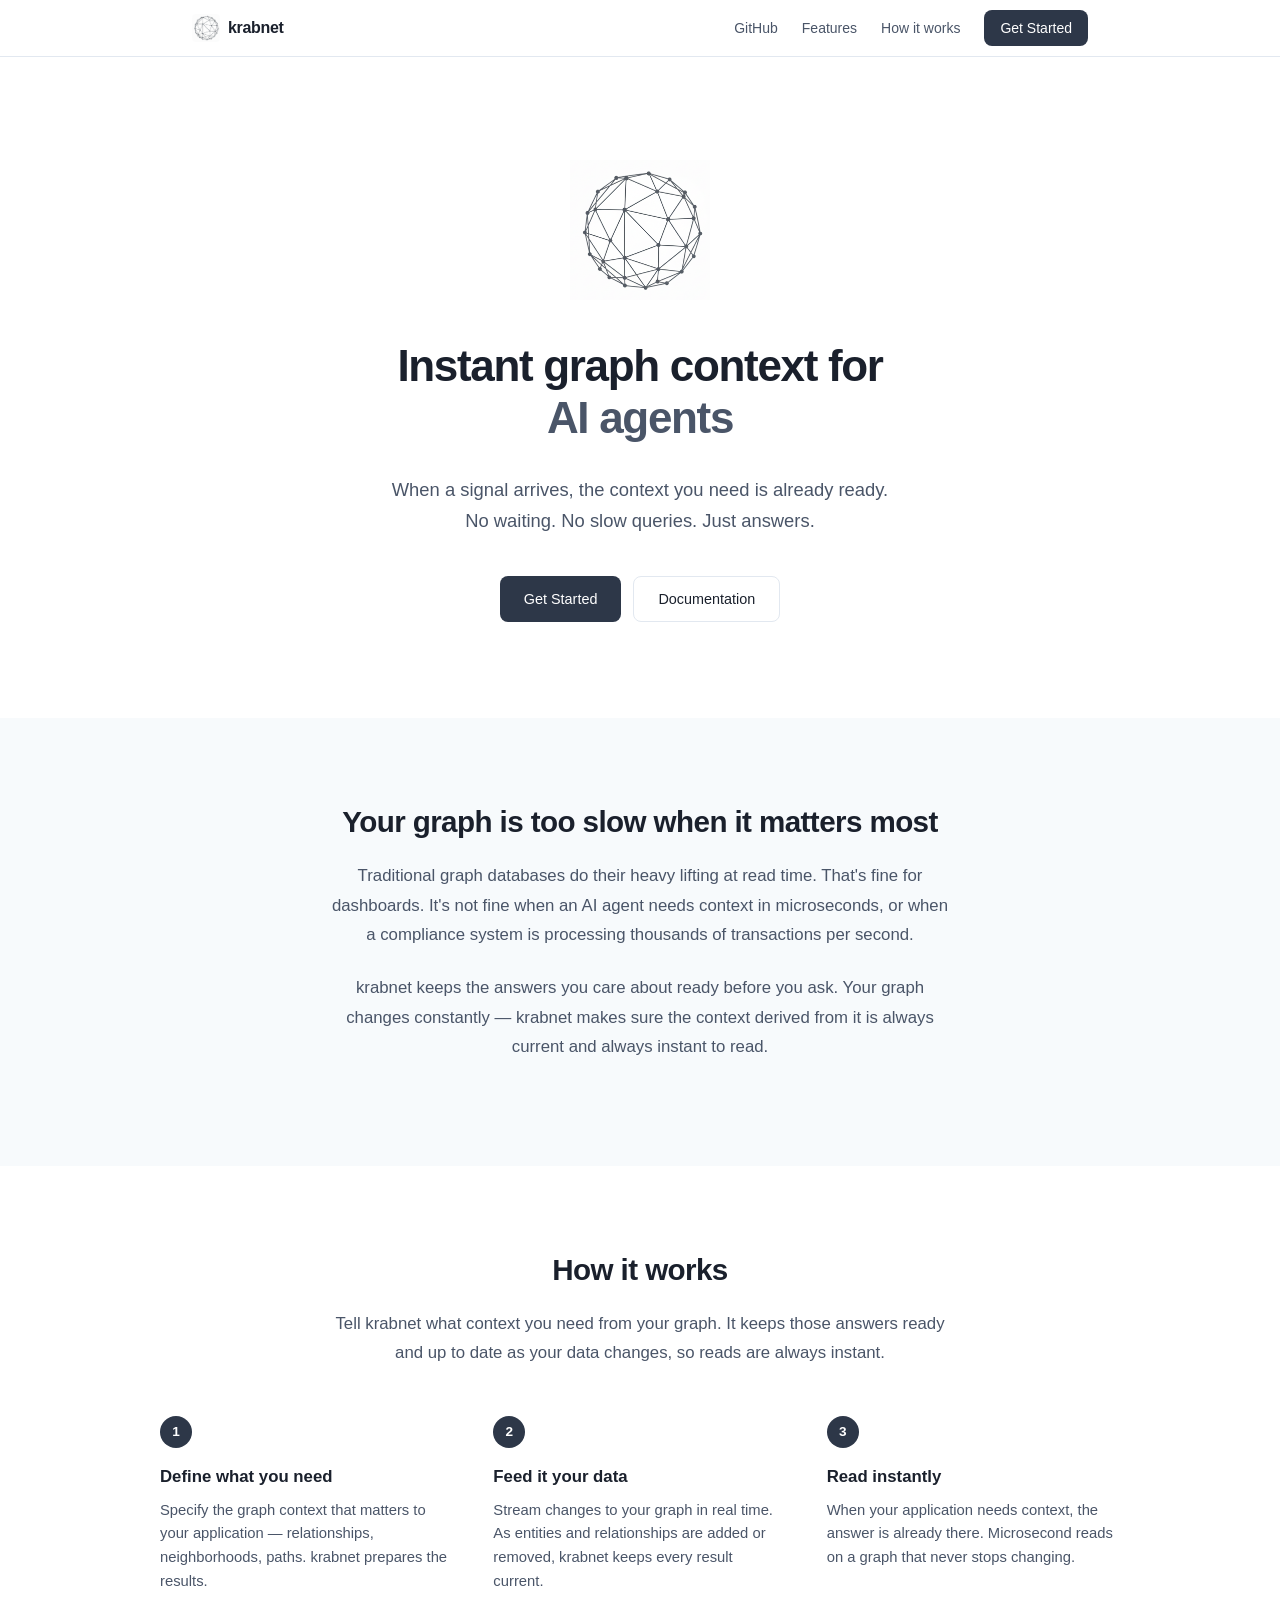
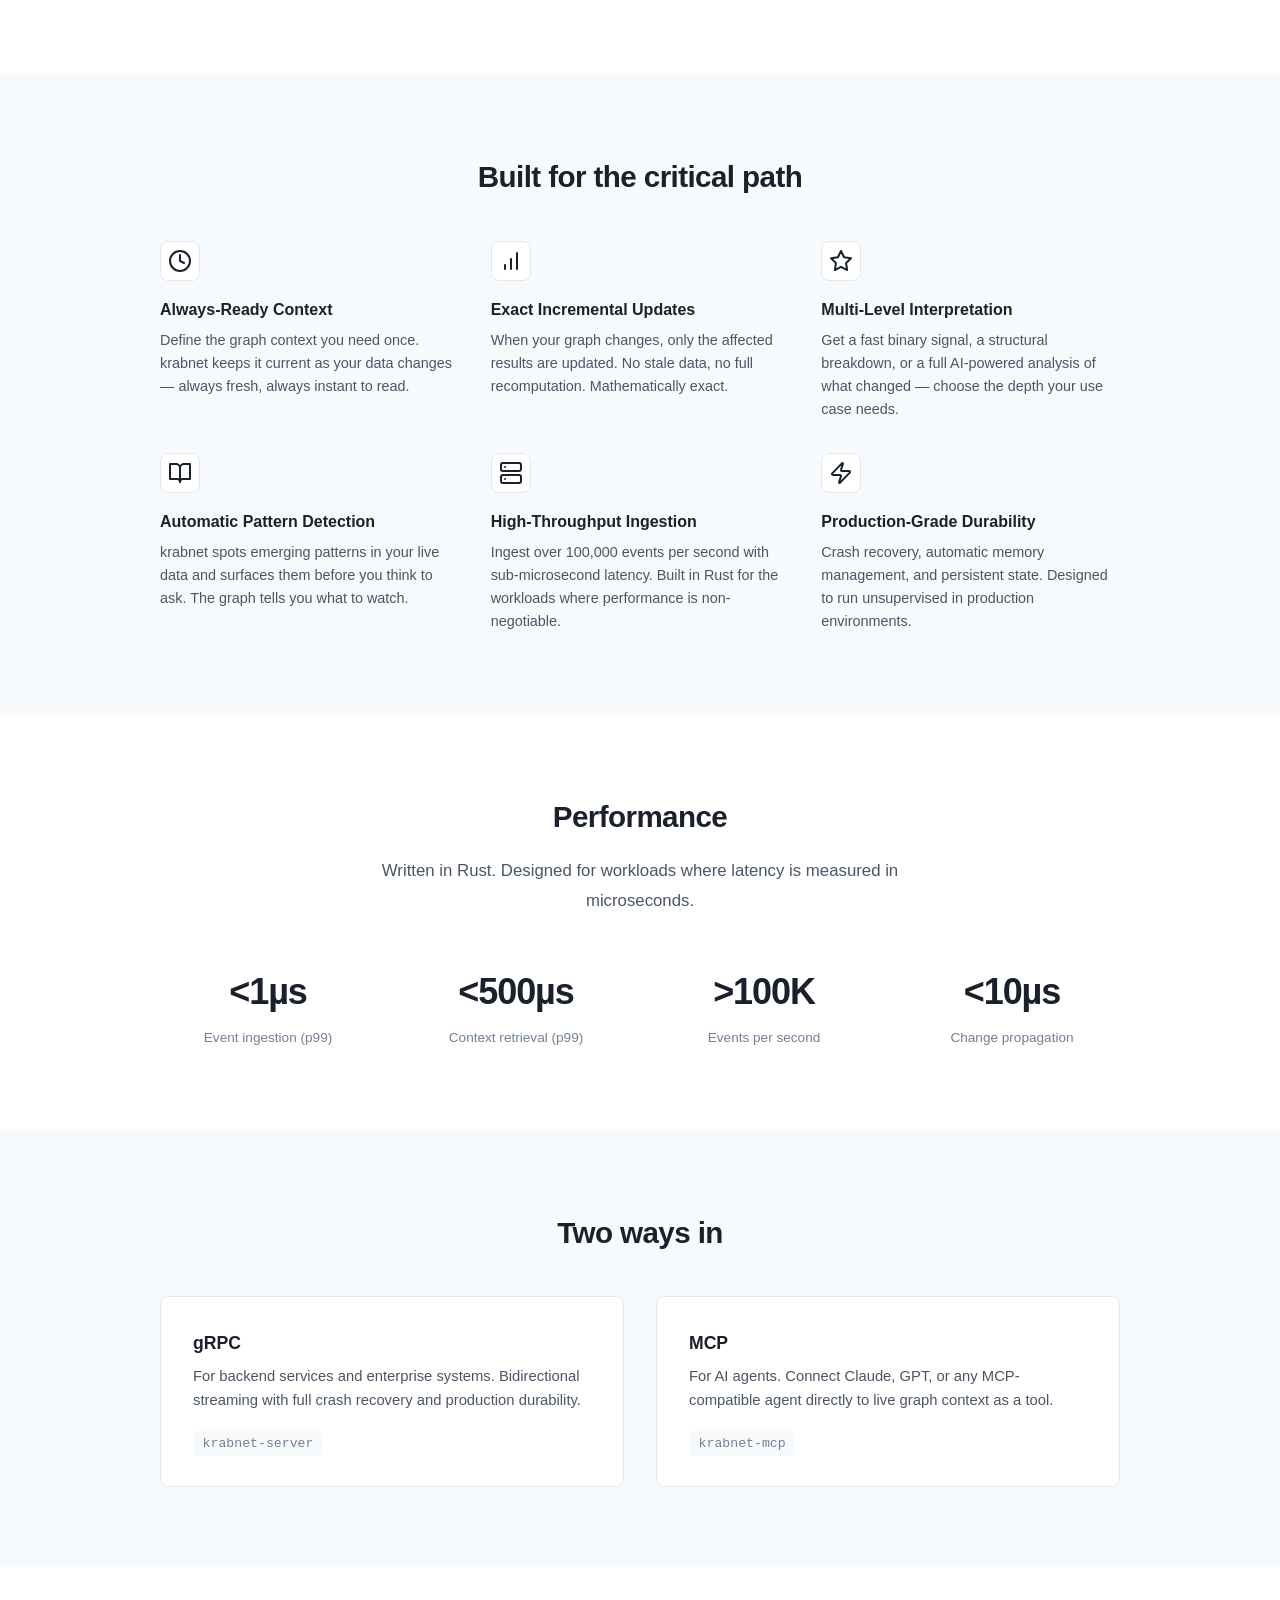
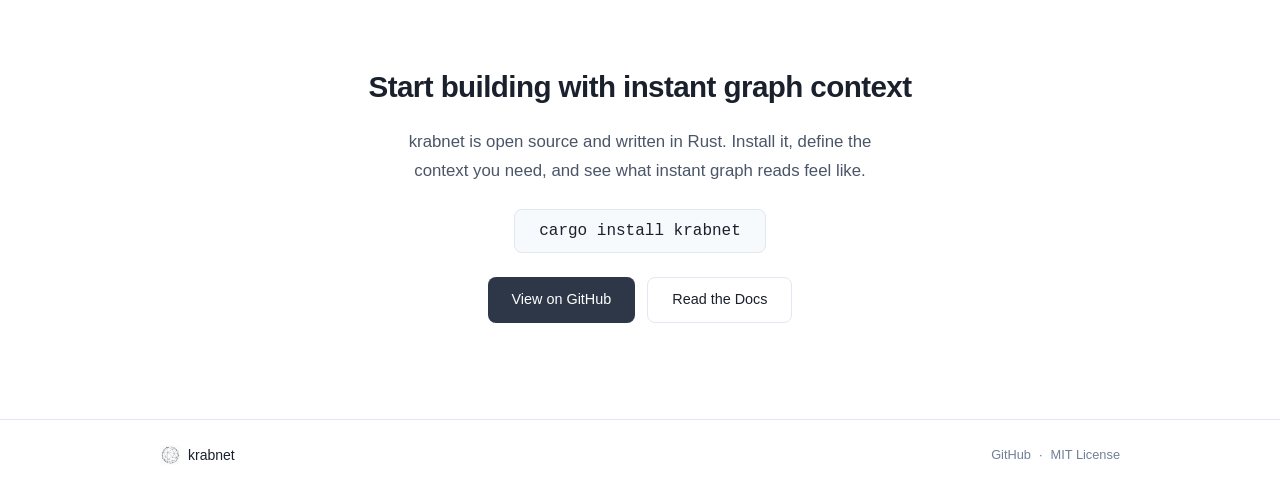
==== frontend/index.html @ ac700b54 "feat: add landing page for krabnet.com Static landing page with hero, features, performance metrics," ====
<!DOCTYPE html>
<html lang="en">
<head>
  <meta charset="UTF-8">
  <meta name="viewport" content="width=device-width, initial-scale=1.0">
  <title>krabnet — Instant graph context for real-time decisions</title>
  <meta name="description" content="A real-time graph context engine. When a signal arrives, the context you need is already ready.">
  <link rel="stylesheet" href="styles.css">
  <link rel="icon" type="image/png" href="krabnet_logo.png">
</head>
<body>

  <!-- Nav -->
  <nav class="nav">
    <div class="nav-inner">
      <a href="/" class="nav-logo">
        <img src="krabnet_logo.png" alt="krabnet" width="28" height="28">
        <span>krabnet</span>
      </a>
      <div class="nav-links">
        <a href="https://github.com/krabnet/krabnet" target="_blank">GitHub</a>
        <a href="#features">Features</a>
        <a href="#how-it-works">How it works</a>
        <a href="#get-started" class="nav-cta">Get Started</a>
      </div>
    </div>
  </nav>

  <!-- Hero -->
  <section class="hero">
    <div class="hero-inner">
      <img src="krabnet_logo.png" alt="krabnet logo" class="hero-logo" width="140" height="140">
      <h1>
        Instant graph context for
        <span class="rotating-text">
          <span class="rotate-word active">AI agents</span>
          <span class="rotate-word">fraud detection</span>
          <span class="rotate-word">compliance systems</span>
          <span class="rotate-word">real-time decisions</span>
        </span>
      </h1>
      <p class="hero-sub">
        When a signal arrives, the context you need is already ready.<br>
        No waiting. No slow queries. Just answers.
      </p>
      <div class="hero-actions">
        <a href="#get-started" class="btn btn-primary">Get Started</a>
        <a href="https://github.com/krabnet/krabnet" class="btn btn-secondary" target="_blank">Documentation</a>
      </div>
    </div>
  </section>

  <!-- Problem -->
  <section class="section section-alt" id="problem">
    <div class="container">
      <h2>Your graph is too slow when it matters most</h2>
      <p class="section-body">
        Traditional graph databases do their heavy lifting at read time.
        That's fine for dashboards. It's not fine when an AI agent needs context
        in microseconds, or when a compliance system is processing thousands of
        transactions per second.
      </p>
      <p class="section-body">
        krabnet keeps the answers you care about ready before you ask.
        Your graph changes constantly &mdash; krabnet makes sure the context
        derived from it is always current and always instant to read.
      </p>
    </div>
  </section>

  <!-- How it works -->
  <section class="section" id="how-it-works">
    <div class="container">
      <h2>How it works</h2>
      <p class="section-body" style="max-width: 640px; margin: 0 auto 3rem;">
        Tell krabnet what context you need from your graph. It keeps those
        answers ready and up to date as your data changes, so reads are
        always instant.
      </p>
      <div class="steps">
        <div class="step">
          <div class="step-num">1</div>
          <h3>Define what you need</h3>
          <p>Specify the graph context that matters to your application &mdash; relationships, neighborhoods, paths. krabnet prepares the results.</p>
        </div>
        <div class="step">
          <div class="step-num">2</div>
          <h3>Feed it your data</h3>
          <p>Stream changes to your graph in real time. As entities and relationships are added or removed, krabnet keeps every result current.</p>
        </div>
        <div class="step">
          <div class="step-num">3</div>
          <h3>Read instantly</h3>
          <p>When your application needs context, the answer is already there. Microsecond reads on a graph that never stops changing.</p>
        </div>
      </div>
    </div>
  </section>

  <!-- Features -->
  <section class="section section-alt" id="features">
    <div class="container">
      <h2>Built for the critical path</h2>
      <div class="features-grid">
        <div class="feature">
          <div class="feature-icon">
            <svg width="24" height="24" viewBox="0 0 24 24" fill="none" stroke="currentColor" stroke-width="2" stroke-linecap="round" stroke-linejoin="round"><circle cx="12" cy="12" r="10"/><polyline points="12 6 12 12 16 14"/></svg>
          </div>
          <h3>Always-Ready Context</h3>
          <p>Define the graph context you need once. krabnet keeps it current as your data changes &mdash; always fresh, always instant to read.</p>
        </div>
        <div class="feature">
          <div class="feature-icon">
            <svg width="24" height="24" viewBox="0 0 24 24" fill="none" stroke="currentColor" stroke-width="2" stroke-linecap="round" stroke-linejoin="round"><path d="M12 20V10"/><path d="M18 20V4"/><path d="M6 20v-4"/></svg>
          </div>
          <h3>Exact Incremental Updates</h3>
          <p>When your graph changes, only the affected results are updated. No stale data, no full recomputation. Mathematically exact.</p>
        </div>
        <div class="feature">
          <div class="feature-icon">
            <svg width="24" height="24" viewBox="0 0 24 24" fill="none" stroke="currentColor" stroke-width="2" stroke-linecap="round" stroke-linejoin="round"><polygon points="12 2 15.09 8.26 22 9.27 17 14.14 18.18 21.02 12 17.77 5.82 21.02 7 14.14 2 9.27 8.91 8.26 12 2"/></svg>
          </div>
          <h3>Multi-Level Interpretation</h3>
          <p>Get a fast binary signal, a structural breakdown, or a full AI-powered analysis of what changed &mdash; choose the depth your use case needs.</p>
        </div>
        <div class="feature">
          <div class="feature-icon">
            <svg width="24" height="24" viewBox="0 0 24 24" fill="none" stroke="currentColor" stroke-width="2" stroke-linecap="round" stroke-linejoin="round"><path d="M2 3h6a4 4 0 0 1 4 4v14a3 3 0 0 0-3-3H2z"/><path d="M22 3h-6a4 4 0 0 0-4 4v14a3 3 0 0 1 3-3h7z"/></svg>
          </div>
          <h3>Automatic Pattern Detection</h3>
          <p>krabnet spots emerging patterns in your live data and surfaces them before you think to ask. The graph tells you what to watch.</p>
        </div>
        <div class="feature">
          <div class="feature-icon">
            <svg width="24" height="24" viewBox="0 0 24 24" fill="none" stroke="currentColor" stroke-width="2" stroke-linecap="round" stroke-linejoin="round"><rect x="2" y="2" width="20" height="8" rx="2" ry="2"/><rect x="2" y="14" width="20" height="8" rx="2" ry="2"/><line x1="6" y1="6" x2="6.01" y2="6"/><line x1="6" y1="18" x2="6.01" y2="18"/></svg>
          </div>
          <h3>High-Throughput Ingestion</h3>
          <p>Ingest over 100,000 events per second with sub-microsecond latency. Built in Rust for the workloads where performance is non-negotiable.</p>
        </div>
        <div class="feature">
          <div class="feature-icon">
            <svg width="24" height="24" viewBox="0 0 24 24" fill="none" stroke="currentColor" stroke-width="2" stroke-linecap="round" stroke-linejoin="round"><path d="M4 14a1 1 0 0 1-.78-1.63l9.9-10.2a.5.5 0 0 1 .86.46l-1.92 6.02A1 1 0 0 0 13 10h7a1 1 0 0 1 .78 1.63l-9.9 10.2a.5.5 0 0 1-.86-.46l1.92-6.02A1 1 0 0 0 11 14z"/></svg>
          </div>
          <h3>Production-Grade Durability</h3>
          <p>Crash recovery, automatic memory management, and persistent state. Designed to run unsupervised in production environments.</p>
        </div>
      </div>
    </div>
  </section>

  <!-- Performance -->
  <section class="section" id="performance">
    <div class="container">
      <h2>Performance</h2>
      <p class="section-body" style="max-width: 540px; margin: 0 auto 3rem;">
        Written in Rust. Designed for workloads where latency is measured in microseconds.
      </p>
      <div class="metrics">
        <div class="metric">
          <span class="metric-value">&lt;1&micro;s</span>
          <span class="metric-label">Event ingestion (p99)</span>
        </div>
        <div class="metric">
          <span class="metric-value">&lt;500&micro;s</span>
          <span class="metric-label">Context retrieval (p99)</span>
        </div>
        <div class="metric">
          <span class="metric-value">&gt;100K</span>
          <span class="metric-label">Events per second</span>
        </div>
        <div class="metric">
          <span class="metric-value">&lt;10&micro;s</span>
          <span class="metric-label">Change propagation</span>
        </div>
      </div>
    </div>
  </section>

  <!-- Integration -->
  <section class="section section-alt" id="integration">
    <div class="container">
      <h2>Two ways in</h2>
      <div class="integrations">
        <div class="integration">
          <h3>gRPC</h3>
          <p>For backend services and enterprise systems. Bidirectional streaming with full crash recovery and production durability.</p>
          <code>krabnet-server</code>
        </div>
        <div class="integration">
          <h3>MCP</h3>
          <p>For AI agents. Connect Claude, GPT, or any MCP-compatible agent directly to live graph context as a tool.</p>
          <code>krabnet-mcp</code>
        </div>
      </div>
    </div>
  </section>

  <!-- CTA -->
  <section class="section cta-section" id="get-started">
    <div class="container">
      <h2>Start building with instant graph context</h2>
      <p class="section-body" style="max-width: 520px; margin: 0 auto 2rem;">
        krabnet is open source and written in Rust. Install it, define the context you need, and see what instant graph reads feel like.
      </p>
      <div class="cta-code">
        <code>cargo install krabnet</code>
      </div>
      <div class="hero-actions" style="margin-top: 2rem;">
        <a href="https://github.com/krabnet/krabnet" class="btn btn-primary" target="_blank">View on GitHub</a>
        <a href="https://github.com/krabnet/krabnet" class="btn btn-secondary" target="_blank">Read the Docs</a>
      </div>
    </div>
  </section>

  <!-- Footer -->
  <footer class="footer">
    <div class="footer-inner">
      <div class="footer-left">
        <img src="krabnet_logo.png" alt="krabnet" width="20" height="20">
        <span>krabnet</span>
      </div>
      <div class="footer-right">
        <a href="https://github.com/krabnet/krabnet" target="_blank">GitHub</a>
        <span class="footer-sep">&middot;</span>
        <span>MIT License</span>
      </div>
    </div>
  </footer>

  <script>
    // Rotating text animation
    const words = document.querySelectorAll('.rotate-word');
    let current = 0;
    setInterval(() => {
      words[current].classList.remove('active');
      current = (current + 1) % words.length;
      words[current].classList.add('active');
    }, 2800);

    // Fade-in on scroll
    const observer = new IntersectionObserver((entries) => {
      entries.forEach(entry => {
        if (entry.isIntersecting) {
          entry.target.classList.add('visible');
        }
      });
    }, { threshold: 0.1 });

    document.querySelectorAll('.section').forEach(section => {
      observer.observe(section);
    });
  </script>

</body>
</html>
---- frontend/styles.css ----
/* Reset & Base */
*, *::before, *::after {
  margin: 0;
  padding: 0;
  box-sizing: border-box;
}

:root {
  --text: #1a202c;
  --text-secondary: #4a5568;
  --text-muted: #718096;
  --bg: #ffffff;
  --bg-alt: #f7fafc;
  --border: #e2e8f0;
  --accent: #2d3748;
  --accent-hover: #1a202c;
  --radius: 8px;
  --max-width: 960px;
}

html {
  font-size: 16px;
  scroll-behavior: smooth;
  -webkit-font-smoothing: antialiased;
  -moz-osx-font-smoothing: grayscale;
}

body {
  font-family: -apple-system, BlinkMacSystemFont, 'Segoe UI', 'Inter', Roboto, sans-serif;
  color: var(--text);
  background: var(--bg);
  line-height: 1.6;
}

a {
  color: inherit;
  text-decoration: none;
}

/* Nav */
.nav {
  position: fixed;
  top: 0;
  left: 0;
  right: 0;
  z-index: 100;
  background: rgba(255, 255, 255, 0.92);
  backdrop-filter: blur(12px);
  border-bottom: 1px solid var(--border);
}

.nav-inner {
  max-width: var(--max-width);
  margin: 0 auto;
  padding: 0 2rem;
  height: 56px;
  display: flex;
  align-items: center;
  justify-content: space-between;
}

.nav-logo {
  display: flex;
  align-items: center;
  gap: 0.5rem;
  font-weight: 600;
  font-size: 1rem;
  letter-spacing: -0.02em;
}

.nav-logo img {
  border-radius: 4px;
}

.nav-links {
  display: flex;
  align-items: center;
  gap: 1.5rem;
  font-size: 0.875rem;
  color: var(--text-secondary);
}

.nav-links a:hover {
  color: var(--text);
}

.nav-cta {
  background: var(--accent);
  color: #fff !important;
  padding: 0.4rem 1rem;
  border-radius: var(--radius);
  font-weight: 500;
  transition: background 0.15s;
}

.nav-cta:hover {
  background: var(--accent-hover);
}

/* Hero */
.hero {
  padding: 10rem 2rem 6rem;
  text-align: center;
}

.hero-inner {
  max-width: var(--max-width);
  margin: 0 auto;
}

.hero-logo {
  margin-bottom: 2rem;
  opacity: 0.9;
}

.hero h1 {
  font-size: 2.75rem;
  font-weight: 700;
  line-height: 1.2;
  letter-spacing: -0.03em;
  max-width: 720px;
  margin: 0 auto 1.5rem;
}

.rotating-text {
  display: block;
  position: relative;
  height: 1.3em;
  overflow: hidden;
}

.rotate-word {
  position: absolute;
  left: 0;
  right: 0;
  opacity: 0;
  transform: translateY(20px);
  transition: opacity 0.4s ease, transform 0.4s ease;
  color: var(--text-secondary);
}

.rotate-word.active {
  opacity: 1;
  transform: translateY(0);
}

.hero-sub {
  font-size: 1.15rem;
  color: var(--text-secondary);
  max-width: 540px;
  margin: 0 auto 2.5rem;
  line-height: 1.7;
}

.hero-actions {
  display: flex;
  gap: 0.75rem;
  justify-content: center;
  flex-wrap: wrap;
}

/* Buttons */
.btn {
  display: inline-flex;
  align-items: center;
  padding: 0.65rem 1.5rem;
  border-radius: var(--radius);
  font-size: 0.9rem;
  font-weight: 500;
  transition: all 0.15s;
  cursor: pointer;
  border: none;
}

.btn-primary {
  background: var(--accent);
  color: #fff;
}

.btn-primary:hover {
  background: var(--accent-hover);
  transform: translateY(-1px);
}

.btn-secondary {
  background: transparent;
  color: var(--text);
  border: 1px solid var(--border);
}

.btn-secondary:hover {
  border-color: var(--text-muted);
  transform: translateY(-1px);
}

/* Sections */
.section {
  padding: 5rem 2rem;
  opacity: 0;
  transform: translateY(24px);
  transition: opacity 0.6s ease, transform 0.6s ease;
}

.section.visible {
  opacity: 1;
  transform: translateY(0);
}

.section-alt {
  background: var(--bg-alt);
}

.container {
  max-width: var(--max-width);
  margin: 0 auto;
}

.section h2 {
  font-size: 1.85rem;
  font-weight: 700;
  letter-spacing: -0.02em;
  margin-bottom: 1rem;
  text-align: center;
}

.section-body {
  font-size: 1.05rem;
  color: var(--text-secondary);
  line-height: 1.75;
  text-align: center;
  max-width: 620px;
  margin: 0 auto 1.5rem;
}

/* Steps */
.steps {
  display: grid;
  grid-template-columns: repeat(3, 1fr);
  gap: 2.5rem;
  margin-top: 2rem;
}

.step {
  text-align: left;
}

.step-num {
  width: 32px;
  height: 32px;
  border-radius: 50%;
  background: var(--accent);
  color: #fff;
  display: flex;
  align-items: center;
  justify-content: center;
  font-size: 0.85rem;
  font-weight: 600;
  margin-bottom: 1rem;
}

.step h3 {
  font-size: 1.05rem;
  font-weight: 600;
  margin-bottom: 0.5rem;
}

.step p {
  font-size: 0.925rem;
  color: var(--text-secondary);
  line-height: 1.6;
}

/* Features Grid */
.features-grid {
  display: grid;
  grid-template-columns: repeat(3, 1fr);
  gap: 2rem;
  margin-top: 2.5rem;
}

.feature {
  text-align: left;
}

.feature-icon {
  width: 40px;
  height: 40px;
  border-radius: var(--radius);
  background: var(--bg);
  border: 1px solid var(--border);
  display: flex;
  align-items: center;
  justify-content: center;
  margin-bottom: 1rem;
  color: var(--text);
}

.feature h3 {
  font-size: 1rem;
  font-weight: 600;
  margin-bottom: 0.4rem;
}

.feature p {
  font-size: 0.9rem;
  color: var(--text-secondary);
  line-height: 1.6;
}

/* Metrics */
.metrics {
  display: grid;
  grid-template-columns: repeat(4, 1fr);
  gap: 2rem;
  text-align: center;
}

.metric {
  display: flex;
  flex-direction: column;
  gap: 0.4rem;
}

.metric-value {
  font-size: 2.25rem;
  font-weight: 700;
  letter-spacing: -0.03em;
  font-variant-numeric: tabular-nums;
}

.metric-label {
  font-size: 0.85rem;
  color: var(--text-muted);
}

/* Integrations */
.integrations {
  display: grid;
  grid-template-columns: repeat(2, 1fr);
  gap: 2rem;
  margin-top: 2.5rem;
}

.integration {
  background: var(--bg);
  border: 1px solid var(--border);
  border-radius: var(--radius);
  padding: 2rem;
}

.integration h3 {
  font-size: 1.1rem;
  font-weight: 600;
  margin-bottom: 0.5rem;
}

.integration p {
  font-size: 0.925rem;
  color: var(--text-secondary);
  line-height: 1.6;
  margin-bottom: 1rem;
}

.integration code {
  font-size: 0.825rem;
  color: var(--text-muted);
  background: var(--bg-alt);
  padding: 0.3rem 0.6rem;
  border-radius: 4px;
  font-family: 'SF Mono', 'Fira Code', 'Fira Mono', Menlo, monospace;
}

/* CTA Section */
.cta-section {
  padding: 6rem 2rem;
}

.cta-code {
  text-align: center;
}

.cta-code code {
  font-size: 1rem;
  background: var(--bg-alt);
  border: 1px solid var(--border);
  padding: 0.75rem 1.5rem;
  border-radius: var(--radius);
  font-family: 'SF Mono', 'Fira Code', 'Fira Mono', Menlo, monospace;
  color: var(--text);
}

/* Footer */
.footer {
  border-top: 1px solid var(--border);
  padding: 1.5rem 2rem;
}

.footer-inner {
  max-width: var(--max-width);
  margin: 0 auto;
  display: flex;
  align-items: center;
  justify-content: space-between;
}

.footer-left {
  display: flex;
  align-items: center;
  gap: 0.5rem;
  font-weight: 500;
  font-size: 0.875rem;
}

.footer-left img {
  border-radius: 3px;
}

.footer-right {
  font-size: 0.8rem;
  color: var(--text-muted);
  display: flex;
  align-items: center;
  gap: 0.5rem;
}

.footer-right a:hover {
  color: var(--text);
}

/* Responsive */
@media (max-width: 768px) {
  .hero {
    padding: 8rem 1.5rem 4rem;
  }

  .hero h1 {
    font-size: 2rem;
  }

  .hero-sub {
    font-size: 1rem;
  }

  .section {
    padding: 3.5rem 1.5rem;
  }

  .section h2 {
    font-size: 1.5rem;
  }

  .steps {
    grid-template-columns: 1fr;
    gap: 2rem;
  }

  .features-grid {
    grid-template-columns: 1fr;
    gap: 1.5rem;
  }

  .metrics {
    grid-template-columns: repeat(2, 1fr);
    gap: 1.5rem;
  }

  .integrations {
    grid-template-columns: 1fr;
  }

  .nav-links a:not(.nav-cta) {
    display: none;
  }
}

@media (max-width: 480px) {
  .hero h1 {
    font-size: 1.65rem;
  }

  .metrics {
    grid-template-columns: 1fr 1fr;
  }

  .metric-value {
    font-size: 1.75rem;
  }
}
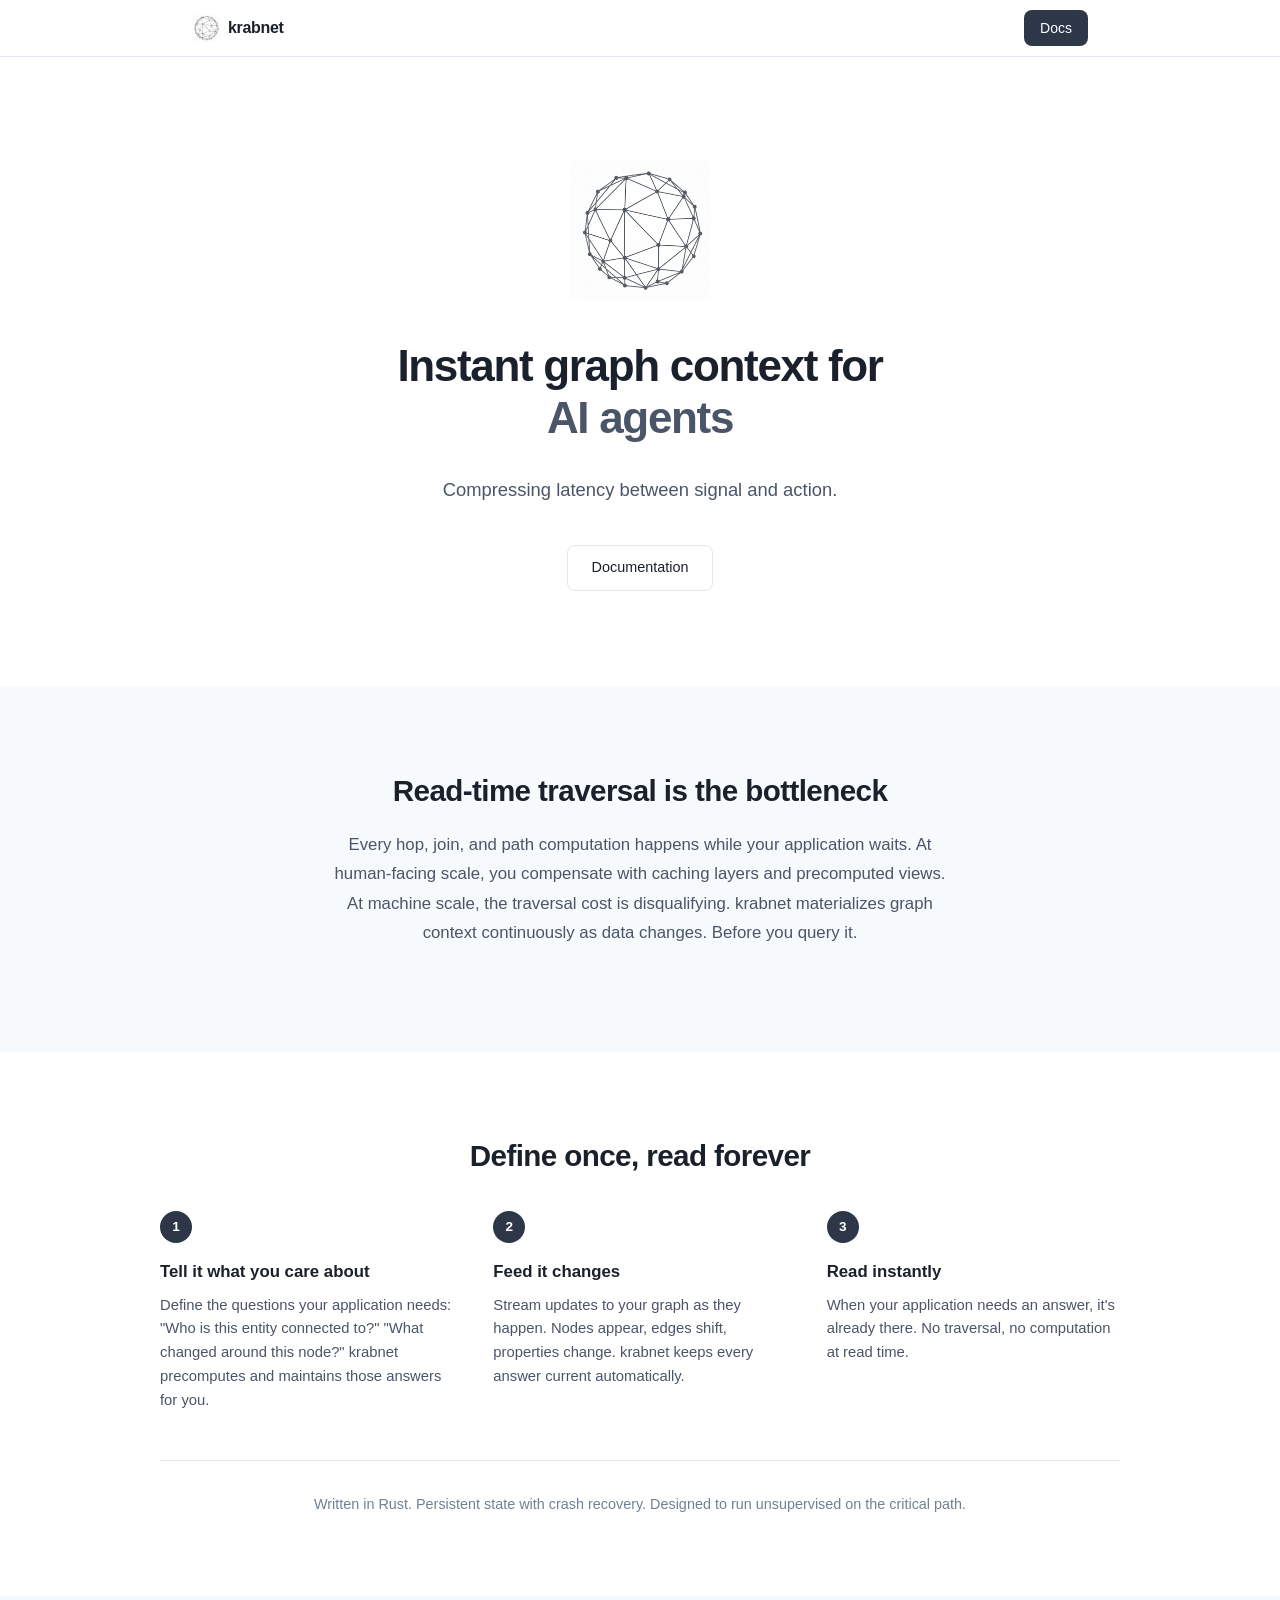
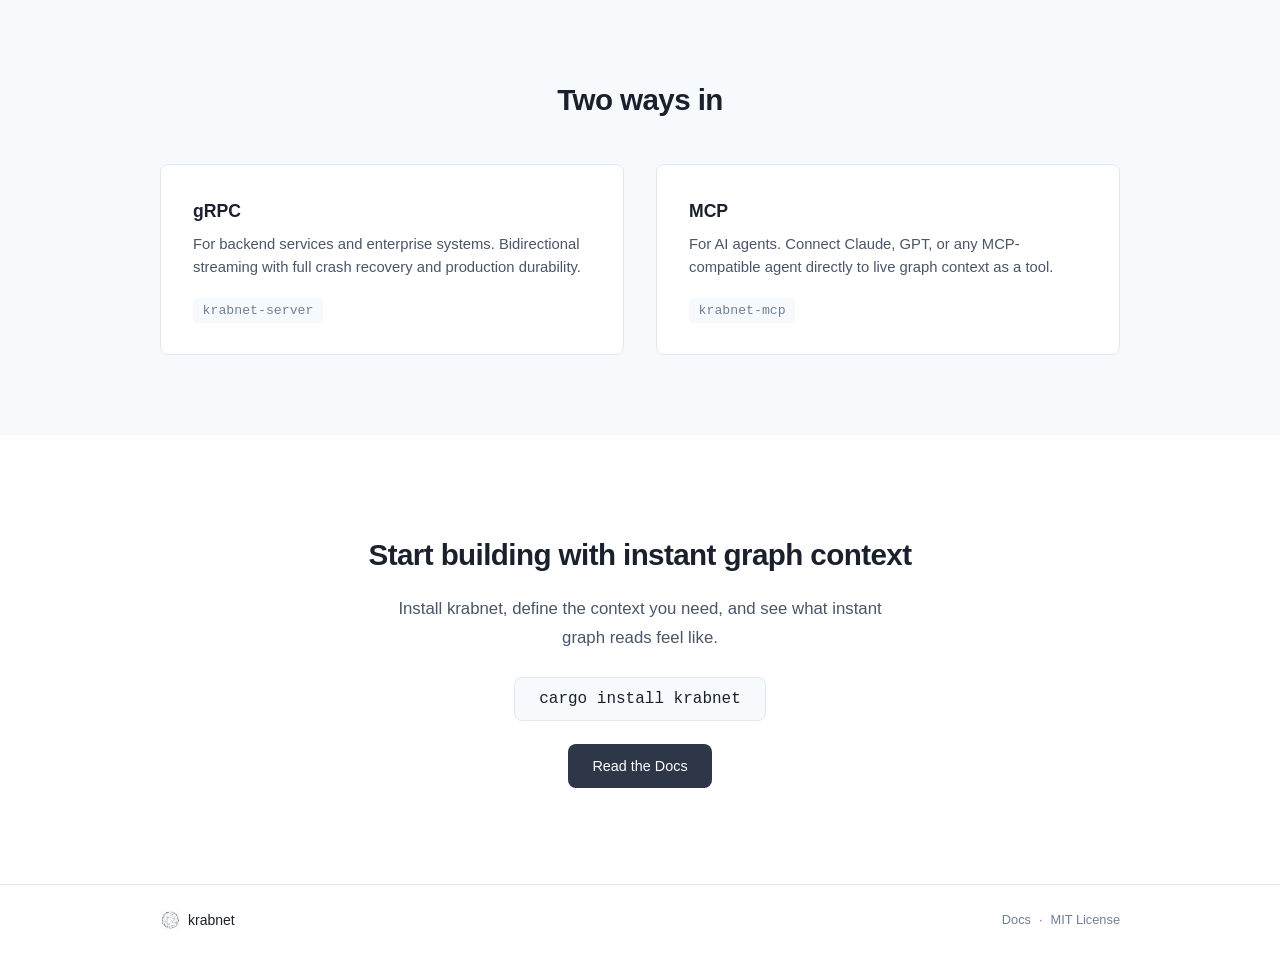
==== commit 2565414a: "feat: overhaul landing page copy, add docs page and favicon - Rewrite hero subtitle, problem section" ====
--- a/frontend/index.html
+++ b/frontend/index.html
@@ -4,9 +4,12 @@
   <meta charset="UTF-8">
   <meta name="viewport" content="width=device-width, initial-scale=1.0">
   <title>krabnet — Instant graph context for real-time decisions</title>
-  <meta name="description" content="A real-time graph context engine. When a signal arrives, the context you need is already ready.">
+  <meta name="description" content="A real-time graph context engine. Compressing latency between signal and action.">
   <link rel="stylesheet" href="styles.css">
-  <link rel="icon" type="image/png" href="krabnet_logo.png">
+  <link rel="icon" type="image/png" sizes="96x96" href="favicon-96x96.png?v=2">
+  <link rel="shortcut icon" href="favicon.ico?v=2">
+  <link rel="apple-touch-icon" sizes="180x180" href="apple-touch-icon.png">
+  <link rel="manifest" href="site.webmanifest">
 </head>
 <body>
 
@@ -18,10 +21,7 @@
         <span>krabnet</span>
       </a>
       <div class="nav-links">
-        <a href="https://github.com/krabnet/krabnet" target="_blank">GitHub</a>
-        <a href="#features">Features</a>
-        <a href="#how-it-works">How it works</a>
-        <a href="#get-started" class="nav-cta">Get Started</a>
+        <a href="docs.html" class="nav-cta">Docs</a>
       </div>
     </div>
   </nav>
@@ -40,12 +40,10 @@
         </span>
       </h1>
       <p class="hero-sub">
-        When a signal arrives, the context you need is already ready.<br>
-        No waiting. No slow queries. Just answers.
+        Compressing latency between signal and action.
       </p>
       <div class="hero-actions">
-        <a href="#get-started" class="btn btn-primary">Get Started</a>
-        <a href="https://github.com/krabnet/krabnet" class="btn btn-secondary" target="_blank">Documentation</a>
+        <a href="docs.html" class="btn btn-secondary">Documentation</a>
       </div>
     </div>
   </section>
@@ -53,17 +51,12 @@
   <!-- Problem -->
   <section class="section section-alt" id="problem">
     <div class="container">
-      <h2>Your graph is too slow when it matters most</h2>
+      <h2>Read-time traversal is the bottleneck</h2>
       <p class="section-body">
-        Traditional graph databases do their heavy lifting at read time.
-        That's fine for dashboards. It's not fine when an AI agent needs context
-        in microseconds, or when a compliance system is processing thousands of
-        transactions per second.
-      </p>
-      <p class="section-body">
-        krabnet keeps the answers you care about ready before you ask.
-        Your graph changes constantly &mdash; krabnet makes sure the context
-        derived from it is always current and always instant to read.
+        Every hop, join, and path computation happens while your application waits.
+        At human-facing scale, you compensate with caching layers and precomputed views.
+        At machine scale, the traversal cost is disqualifying.
+        krabnet materializes graph context continuously as data changes. Before you query it.
       </p>
     </div>
   </section>
@@ -71,108 +64,27 @@
   <!-- How it works -->
   <section class="section" id="how-it-works">
     <div class="container">
-      <h2>How it works</h2>
-      <p class="section-body" style="max-width: 640px; margin: 0 auto 3rem;">
-        Tell krabnet what context you need from your graph. It keeps those
-        answers ready and up to date as your data changes, so reads are
-        always instant.
-      </p>
+      <h2>Define once, read forever</h2>
       <div class="steps">
         <div class="step">
           <div class="step-num">1</div>
-          <h3>Define what you need</h3>
-          <p>Specify the graph context that matters to your application &mdash; relationships, neighborhoods, paths. krabnet prepares the results.</p>
+          <h3>Tell it what you care about</h3>
+          <p>Define the questions your application needs: "Who is this entity connected to?" "What changed around this node?" krabnet precomputes and maintains those answers for you.</p>
         </div>
         <div class="step">
           <div class="step-num">2</div>
-          <h3>Feed it your data</h3>
-          <p>Stream changes to your graph in real time. As entities and relationships are added or removed, krabnet keeps every result current.</p>
+          <h3>Feed it changes</h3>
+          <p>Stream updates to your graph as they happen. Nodes appear, edges shift, properties change. krabnet keeps every answer current automatically.</p>
         </div>
         <div class="step">
           <div class="step-num">3</div>
           <h3>Read instantly</h3>
-          <p>When your application needs context, the answer is already there. Microsecond reads on a graph that never stops changing.</p>
+          <p>When your application needs an answer, it's already there. No traversal, no computation at read time.</p>
         </div>
       </div>
-    </div>
-  </section>
-
-  <!-- Features -->
-  <section class="section section-alt" id="features">
-    <div class="container">
-      <h2>Built for the critical path</h2>
-      <div class="features-grid">
-        <div class="feature">
-          <div class="feature-icon">
-            <svg width="24" height="24" viewBox="0 0 24 24" fill="none" stroke="currentColor" stroke-width="2" stroke-linecap="round" stroke-linejoin="round"><circle cx="12" cy="12" r="10"/><polyline points="12 6 12 12 16 14"/></svg>
-          </div>
-          <h3>Always-Ready Context</h3>
-          <p>Define the graph context you need once. krabnet keeps it current as your data changes &mdash; always fresh, always instant to read.</p>
-        </div>
-        <div class="feature">
-          <div class="feature-icon">
-            <svg width="24" height="24" viewBox="0 0 24 24" fill="none" stroke="currentColor" stroke-width="2" stroke-linecap="round" stroke-linejoin="round"><path d="M12 20V10"/><path d="M18 20V4"/><path d="M6 20v-4"/></svg>
-          </div>
-          <h3>Exact Incremental Updates</h3>
-          <p>When your graph changes, only the affected results are updated. No stale data, no full recomputation. Mathematically exact.</p>
-        </div>
-        <div class="feature">
-          <div class="feature-icon">
-            <svg width="24" height="24" viewBox="0 0 24 24" fill="none" stroke="currentColor" stroke-width="2" stroke-linecap="round" stroke-linejoin="round"><polygon points="12 2 15.09 8.26 22 9.27 17 14.14 18.18 21.02 12 17.77 5.82 21.02 7 14.14 2 9.27 8.91 8.26 12 2"/></svg>
-          </div>
-          <h3>Multi-Level Interpretation</h3>
-          <p>Get a fast binary signal, a structural breakdown, or a full AI-powered analysis of what changed &mdash; choose the depth your use case needs.</p>
-        </div>
-        <div class="feature">
-          <div class="feature-icon">
-            <svg width="24" height="24" viewBox="0 0 24 24" fill="none" stroke="currentColor" stroke-width="2" stroke-linecap="round" stroke-linejoin="round"><path d="M2 3h6a4 4 0 0 1 4 4v14a3 3 0 0 0-3-3H2z"/><path d="M22 3h-6a4 4 0 0 0-4 4v14a3 3 0 0 1 3-3h7z"/></svg>
-          </div>
-          <h3>Automatic Pattern Detection</h3>
-          <p>krabnet spots emerging patterns in your live data and surfaces them before you think to ask. The graph tells you what to watch.</p>
-        </div>
-        <div class="feature">
-          <div class="feature-icon">
-            <svg width="24" height="24" viewBox="0 0 24 24" fill="none" stroke="currentColor" stroke-width="2" stroke-linecap="round" stroke-linejoin="round"><rect x="2" y="2" width="20" height="8" rx="2" ry="2"/><rect x="2" y="14" width="20" height="8" rx="2" ry="2"/><line x1="6" y1="6" x2="6.01" y2="6"/><line x1="6" y1="18" x2="6.01" y2="18"/></svg>
-          </div>
-          <h3>High-Throughput Ingestion</h3>
-          <p>Ingest over 100,000 events per second with sub-microsecond latency. Built in Rust for the workloads where performance is non-negotiable.</p>
-        </div>
-        <div class="feature">
-          <div class="feature-icon">
-            <svg width="24" height="24" viewBox="0 0 24 24" fill="none" stroke="currentColor" stroke-width="2" stroke-linecap="round" stroke-linejoin="round"><path d="M4 14a1 1 0 0 1-.78-1.63l9.9-10.2a.5.5 0 0 1 .86.46l-1.92 6.02A1 1 0 0 0 13 10h7a1 1 0 0 1 .78 1.63l-9.9 10.2a.5.5 0 0 1-.86-.46l1.92-6.02A1 1 0 0 0 11 14z"/></svg>
-          </div>
-          <h3>Production-Grade Durability</h3>
-          <p>Crash recovery, automatic memory management, and persistent state. Designed to run unsupervised in production environments.</p>
-        </div>
-      </div>
-    </div>
-  </section>
-
-  <!-- Performance -->
-  <section class="section" id="performance">
-    <div class="container">
-      <h2>Performance</h2>
-      <p class="section-body" style="max-width: 540px; margin: 0 auto 3rem;">
-        Written in Rust. Designed for workloads where latency is measured in microseconds.
+      <p class="section-note">
+        Written in Rust. Persistent state with crash recovery. Designed to run unsupervised on the critical path.
       </p>
-      <div class="metrics">
-        <div class="metric">
-          <span class="metric-value">&lt;1&micro;s</span>
-          <span class="metric-label">Event ingestion (p99)</span>
-        </div>
-        <div class="metric">
-          <span class="metric-value">&lt;500&micro;s</span>
-          <span class="metric-label">Context retrieval (p99)</span>
-        </div>
-        <div class="metric">
-          <span class="metric-value">&gt;100K</span>
-          <span class="metric-label">Events per second</span>
-        </div>
-        <div class="metric">
-          <span class="metric-value">&lt;10&micro;s</span>
-          <span class="metric-label">Change propagation</span>
-        </div>
-      </div>
     </div>
   </section>
 
@@ -200,14 +112,13 @@
     <div class="container">
       <h2>Start building with instant graph context</h2>
       <p class="section-body" style="max-width: 520px; margin: 0 auto 2rem;">
-        krabnet is open source and written in Rust. Install it, define the context you need, and see what instant graph reads feel like.
+        Install krabnet, define the context you need, and see what instant graph reads feel like.
       </p>
       <div class="cta-code">
         <code>cargo install krabnet</code>
       </div>
       <div class="hero-actions" style="margin-top: 2rem;">
-        <a href="https://github.com/krabnet/krabnet" class="btn btn-primary" target="_blank">View on GitHub</a>
-        <a href="https://github.com/krabnet/krabnet" class="btn btn-secondary" target="_blank">Read the Docs</a>
+        <a href="docs.html" class="btn btn-primary">Read the Docs</a>
       </div>
     </div>
   </section>
@@ -220,7 +131,7 @@
         <span>krabnet</span>
       </div>
       <div class="footer-right">
-        <a href="https://github.com/krabnet/krabnet" target="_blank">GitHub</a>
+        <a href="docs.html">Docs</a>
         <span class="footer-sep">&middot;</span>
         <span>MIT License</span>
       </div>
--- a/frontend/styles.css
+++ b/frontend/styles.css
@@ -232,6 +232,15 @@
   margin: 0 auto 1.5rem;
 }
 
+.section-note {
+  text-align: center;
+  color: var(--text-muted);
+  font-size: 0.9rem;
+  margin-top: 3rem;
+  padding-top: 2rem;
+  border-top: 1px solid var(--border);
+}
+
 /* Steps */
 .steps {
   display: grid;
@@ -268,69 +277,6 @@
   font-size: 0.925rem;
   color: var(--text-secondary);
   line-height: 1.6;
-}
-
-/* Features Grid */
-.features-grid {
-  display: grid;
-  grid-template-columns: repeat(3, 1fr);
-  gap: 2rem;
-  margin-top: 2.5rem;
-}
-
-.feature {
-  text-align: left;
-}
-
-.feature-icon {
-  width: 40px;
-  height: 40px;
-  border-radius: var(--radius);
-  background: var(--bg);
-  border: 1px solid var(--border);
-  display: flex;
-  align-items: center;
-  justify-content: center;
-  margin-bottom: 1rem;
-  color: var(--text);
-}
-
-.feature h3 {
-  font-size: 1rem;
-  font-weight: 600;
-  margin-bottom: 0.4rem;
-}
-
-.feature p {
-  font-size: 0.9rem;
-  color: var(--text-secondary);
-  line-height: 1.6;
-}
-
-/* Metrics */
-.metrics {
-  display: grid;
-  grid-template-columns: repeat(4, 1fr);
-  gap: 2rem;
-  text-align: center;
-}
-
-.metric {
-  display: flex;
-  flex-direction: column;
-  gap: 0.4rem;
-}
-
-.metric-value {
-  font-size: 2.25rem;
-  font-weight: 700;
-  letter-spacing: -0.03em;
-  font-variant-numeric: tabular-nums;
-}
-
-.metric-label {
-  font-size: 0.85rem;
-  color: var(--text-muted);
 }
 
 /* Integrations */
@@ -427,6 +373,228 @@
   color: var(--text);
 }
 
+/* ========================================
+   Documentation Page
+   ======================================== */
+
+.docs {
+  padding-top: 56px;
+  min-height: 100vh;
+}
+
+.docs-container {
+  max-width: 1100px;
+  margin: 0 auto;
+  display: grid;
+  grid-template-columns: 220px 1fr;
+  gap: 3rem;
+  padding: 2.5rem 2rem;
+}
+
+/* Sidebar */
+.docs-sidebar {
+  position: sticky;
+  top: 80px;
+  align-self: start;
+  max-height: calc(100vh - 100px);
+  overflow-y: auto;
+}
+
+.docs-nav {
+  display: flex;
+  flex-direction: column;
+  gap: 0.25rem;
+}
+
+.docs-nav h4 {
+  font-size: 0.7rem;
+  font-weight: 600;
+  text-transform: uppercase;
+  letter-spacing: 0.08em;
+  color: var(--text-muted);
+  margin-top: 1.25rem;
+  margin-bottom: 0.25rem;
+}
+
+.docs-nav h4:first-child {
+  margin-top: 0;
+}
+
+.docs-nav a {
+  font-size: 0.85rem;
+  color: var(--text-secondary);
+  padding: 0.3rem 0.6rem;
+  border-radius: 4px;
+  transition: color 0.1s, background 0.1s;
+}
+
+.docs-nav a:hover {
+  color: var(--text);
+  background: var(--bg-alt);
+}
+
+/* Content */
+.docs-content {
+  min-width: 0;
+  padding-bottom: 4rem;
+}
+
+.docs-content h1 {
+  font-size: 2rem;
+  font-weight: 700;
+  letter-spacing: -0.02em;
+  margin-bottom: 1rem;
+}
+
+.docs-content h2 {
+  font-size: 1.5rem;
+  font-weight: 700;
+  letter-spacing: -0.02em;
+  margin-bottom: 0.75rem;
+  margin-top: 0.5rem;
+}
+
+.docs-content h3 {
+  font-size: 1.1rem;
+  font-weight: 600;
+  margin-top: 1.75rem;
+  margin-bottom: 0.5rem;
+}
+
+.docs-content h4 {
+  font-size: 0.95rem;
+  font-weight: 600;
+  margin-top: 1.25rem;
+  margin-bottom: 0.4rem;
+}
+
+.docs-content p {
+  font-size: 0.95rem;
+  color: var(--text-secondary);
+  line-height: 1.7;
+  margin-bottom: 0.75rem;
+}
+
+.docs-content ul {
+  margin-bottom: 1rem;
+  padding-left: 1.5rem;
+}
+
+.docs-content li {
+  font-size: 0.95rem;
+  color: var(--text-secondary);
+  line-height: 1.7;
+  margin-bottom: 0.25rem;
+}
+
+.docs-content a {
+  color: var(--accent);
+  text-decoration: underline;
+  text-underline-offset: 2px;
+}
+
+.docs-content a:hover {
+  color: var(--text);
+}
+
+.docs-lead {
+  font-size: 1.1rem !important;
+  color: var(--text-secondary);
+  line-height: 1.75;
+  margin-bottom: 1rem;
+}
+
+.docs-divider {
+  border: none;
+  border-top: 1px solid var(--border);
+  margin: 2.5rem 0;
+}
+
+/* Code blocks */
+.docs-content pre {
+  background: var(--bg-alt);
+  border: 1px solid var(--border);
+  border-radius: var(--radius);
+  padding: 1rem 1.25rem;
+  overflow-x: auto;
+  margin-bottom: 1rem;
+}
+
+.docs-content pre code {
+  font-size: 0.825rem;
+  font-family: 'SF Mono', 'Fira Code', 'Fira Mono', Menlo, monospace;
+  color: var(--text);
+  background: none;
+  padding: 0;
+  line-height: 1.6;
+}
+
+.docs-content code {
+  font-size: 0.825rem;
+  font-family: 'SF Mono', 'Fira Code', 'Fira Mono', Menlo, monospace;
+  background: var(--bg-alt);
+  padding: 0.15rem 0.4rem;
+  border-radius: 3px;
+  color: var(--text);
+}
+
+/* API reference */
+.api-method {
+  margin-bottom: 2rem;
+  padding: 1.25rem 1.5rem;
+  border: 1px solid var(--border);
+  border-radius: var(--radius);
+  background: var(--bg);
+}
+
+.api-method h3 {
+  font-family: 'SF Mono', 'Fira Code', 'Fira Mono', Menlo, monospace;
+  font-size: 1rem;
+  margin-top: 0;
+  margin-bottom: 0.5rem;
+  color: var(--text);
+}
+
+.api-method p {
+  margin-bottom: 0.75rem;
+}
+
+.api-table {
+  width: 100%;
+  border-collapse: collapse;
+  font-size: 0.85rem;
+  margin-bottom: 0.75rem;
+}
+
+.api-table th {
+  text-align: left;
+  font-weight: 600;
+  color: var(--text-muted);
+  font-size: 0.75rem;
+  text-transform: uppercase;
+  letter-spacing: 0.05em;
+  padding: 0.4rem 0.75rem;
+  border-bottom: 1px solid var(--border);
+}
+
+.api-table td {
+  padding: 0.4rem 0.75rem;
+  border-bottom: 1px solid var(--border);
+  color: var(--text-secondary);
+  vertical-align: top;
+}
+
+.api-table tr:last-child td {
+  border-bottom: none;
+}
+
+.api-table td:first-child {
+  font-family: 'SF Mono', 'Fira Code', 'Fira Mono', Menlo, monospace;
+  font-size: 0.8rem;
+  color: var(--text);
+  white-space: nowrap;
+}
+
 /* Responsive */
 @media (max-width: 768px) {
   .hero {
@@ -454,22 +622,46 @@
     gap: 2rem;
   }
 
-  .features-grid {
-    grid-template-columns: 1fr;
-    gap: 1.5rem;
-  }
-
-  .metrics {
-    grid-template-columns: repeat(2, 1fr);
-    gap: 1.5rem;
-  }
-
   .integrations {
     grid-template-columns: 1fr;
   }
 
   .nav-links a:not(.nav-cta) {
     display: none;
+  }
+
+  /* Docs responsive */
+  .docs-container {
+    grid-template-columns: 1fr;
+    gap: 0;
+    padding: 1.5rem;
+  }
+
+  .docs-sidebar {
+    position: static;
+    border-bottom: 1px solid var(--border);
+    padding-bottom: 1.5rem;
+    margin-bottom: 2rem;
+    max-height: none;
+  }
+
+  .docs-nav {
+    flex-direction: row;
+    flex-wrap: wrap;
+    gap: 0.5rem;
+  }
+
+  .docs-nav h4 {
+    width: 100%;
+    margin-top: 0.75rem;
+  }
+
+  .api-table {
+    font-size: 0.8rem;
+  }
+
+  .api-method {
+    padding: 1rem;
   }
 }
 
@@ -477,12 +669,4 @@
   .hero h1 {
     font-size: 1.65rem;
   }
-
-  .metrics {
-    grid-template-columns: 1fr 1fr;
-  }
-
-  .metric-value {
-    font-size: 1.75rem;
-  }
-}
+}
